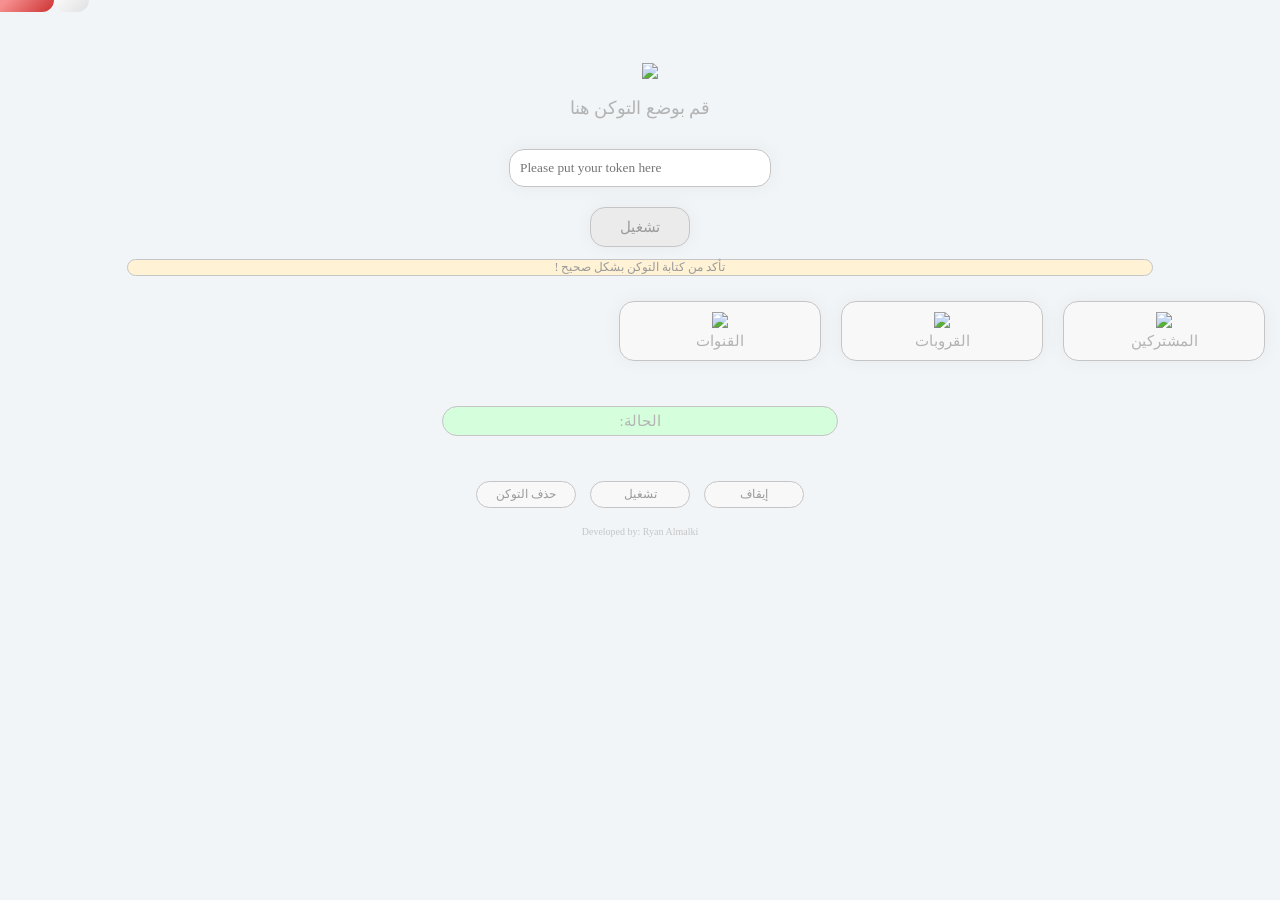
==== index.html @ 1ec3938a "Add files via upload" ====
<!DOCTYPE html>
<html lang="en">

<head>
    <meta charset="UTF-8">
    <meta http-equiv="X-UA-Compatible" content="IE=edge">
    <meta name="viewport" content="width=device-width, initial-scale=1.0">
    <link rel="stylesheet" href="./style.css">
</head>

<body>

    <header id="titlebar" onmousedown='return false;' onselectstart='return false;' onContextMenu="return false;">

        <div id="drag-region">
            <div id="window-controls">

                <div class="button" id="min-button">
                    <img class="icon" srcset="./icon/minimize.png" draggable="false" />
                </div>

                <div class="button" id="close-button">
                    <img class="icon" srcset="./icon/close.png" draggable="false" />
                </div>

            </div>
        </div>

    </header>

    <div class="token" id="token">
        <img src="./icon/pin-code.png" id="icon_token" onmousedown='return false;' onselectstart='return false;'
            onContextMenu="return false;">
        <p id="titel_token">قم بوضع التوكن هنا</p>
        <input type="text" id="input_token" placeholder="Please put your token here">
        <button id="but_token">تشغيل</button>
        <p id="error">تأكد من كتابة التوكن بشكل صحيح !</p>
    </div>


    <div class="bot_start" id="bot_start">
        <ul class="bot_start_ul" onmousedown='return false;' onselectstart='return false;'
            onContextMenu="return false;">
            <li>
                <img src="./icon/member-card.png" class="bot_icon">
                <p class="bot_title">المشتركين</p>
                <p class="number_json" id="number_private"></p>
            </li>
            <li>
                <img src="./icon/group.png" class="bot_icon">
                <p class="bot_title">القروبات</p>
                <p class="number_json" id="number_supergroup"></p>
            </li>
            <li>
                <img src="./icon/tv-screen.png" class="bot_icon">
                <p class="bot_title">القنوات</p>
                <p class="number_json" id="number_channel"></p>
            </li>
        </ul>

        <p id="Status">الحالة: <span id="span_Status"></span></p>

        <div class="bot_but">
            <button id="off">إيقاف</button>
            <button id="on">تشغيل</button>
            <button id="delete">حذف التوكن</button>
        </div>

        <p id="Developed">Developed by: Ryan Almalki</p>
    </div>

</body>

</html>
---- style.css ----
@font-face {
    font-family: "Vazirmatn-Bold";
    src        : url(font/Vazirmatn-Bold.ttf) format("truetype");
}

@font-face {
    font-family: "Vazirmatn-ExtraLight";
    src        : url(font/Vazirmatn-ExtraLight.ttf) format("truetype");
}

@font-face {
    font-family: "Vazirmatn-Medium";
    src        : url(font/Vazirmatn-Medium.ttf) format("truetype");
}

@font-face {
    font-family: "Vazirmatn-Regular";
    src        : url(font/Vazirmatn-Regular.ttf) format("truetype");
}

html,
body {
    background-color   : #f1f5f8;
    margin             : 0px 0px 0px 0px;
    direction          : rtl;
    user-select        : none;
    -khtml-user-select : none;
    -o-user-select     : none;
    -moz-user-select   : none;
    -webkit-user-select: none;
}

#titlebar {
    max-width         : 100%;
    height            : 23px;
    -webkit-app-region: drag;
}

.icon {

    display     : block;
    margin-left : auto;
    margin-right: auto;
    width       : 15px;
    padding     : 4px;
}

#window-controls {
    display     : flex;
    float       : left;
    word-spacing: 5px;
}

#min-button {
    background-image          : linear-gradient(135deg, #f7f7f7 10%, #e0e0e0 100%);
    width                     : 35px;
    -webkit-app-region        : no-drag;
    transition                : 0.5s ease-in-out;
    border-bottom-right-radius: 18px;
    border-bottom-left-radius : 18px;
}

#min-button:hover {
    transition      : 0.5s ease-in-out;
    background-image: linear-gradient(135deg, #c5c5c5 10%, #e8ecee 100%);
}

#close-button {
    background-image          : linear-gradient(135deg, #f79090 10%, #cc3232 100%);
    width                     : 50px;
    -webkit-app-region        : no-drag;
    transition                : 0.5s ease-in-out;
    border-bottom-right-radius: 15px;
    padding                   : 2px;
}

#close-button:hover {
    transition      : 0.5s ease-in-out;
    background-image: linear-gradient(135deg, #ee7a7a 10%, #be2828 100%);
}

.token {

    display     : block;
    margin-left : auto;
    margin-right: auto;
    margin-top  : 40px;
}

#icon_token {

    display     : block;
    margin-left : auto;
    margin-right: auto;
    width       : 35px;
}


#titel_token {
    text-align : center;
    color      : #b3b3b3;
    font-family: 'Vazirmatn-Medium';
    font-size  : 18px;
}

#input_token {

    display      : block;
    width        : 240px;
    margin-left  : auto;
    margin-right : auto;
    margin-top   : 30px;
    padding      : 10px;
    direction    : ltr;
    font-family  : 'Vazirmatn-ExtraLight';
    border-radius: 15px;
    border       : 0.5px;
    border-style : solid;
    border-color : #c5c5c5;
    box-shadow   : 0px 0px 20px 0px rgba(0, 0, 0, 0.048);

}

#but_token {

    display         : block;
    width           : 100px;
    margin-left     : auto;
    margin-right    : auto;
    margin-top      : 20px;
    padding         : 10px;
    direction       : ltr;
    font-family     : 'Vazirmatn-ExtraLight';
    font-size       : 15px;
    border-radius   : 15px;
    border          : 0.5px;
    border-style    : solid;
    border-color    : #c5c5c5;
    background-color: #ebebeb;
    box-shadow      : 0px 0px 20px 0px rgba(0, 0, 0, 0.048);
    color           : #9b9b9b;
    transition      : 0.5s ease-in-out;

}

#but_token:hover {

    width           : 120px;
    padding         : 14px;
    background-color: #e0e0e0;
    transition      : 0.5s ease-in-out;

}

#error {

    margin-left     : auto;
    margin-right    : auto;
    font-family     : 'Vazirmatn-ExtraLight';
    width           : 80%;
    font-size       : 12px;
    border-radius   : 15px;
    border          : 0.5px;
    border-style    : solid;
    border-color    : #c5c5c5;
    background-color: #fff2d5;
    text-align      : center;
    color           : #9b9b9b;

}

/* Safari */
@-webkit-keyframes spin {
    0% {
        -webkit-transform: rotate(0deg);
    }

    100% {
        -webkit-transform: rotate(360deg);
    }
}

@keyframes spin {
    0% {
        transform: rotate(0deg);
    }

    100% {
        transform: rotate(360deg);
    }
}

.bot_icon {

    margin-left : auto;
    margin-right: auto;
    width       : 20px;
}

.bot_start {
    margin-top: 20px;
}

.bot_start_ul {

    display     : flex;
    max-width   : 100%;
    margin-left : auto;
    margin-right: auto;
    padding     : 5px;
    list-style  : none;
    font-family : 'Vazirmatn-Medium';
}

.bot_start_ul li {

    text-align      : center;
    margin-left     : 10px;
    margin-right    : 10px;
    width           : 180px;
    font-size       : 15px;
    padding         : 10px;
    border-radius   : 15px;
    border          : 0.5px;
    border-style    : solid;
    border-color    : #c5c5c5;
    background-color: #f8f8f8;
    box-shadow      : 0px 0px 20px 0px rgba(0, 0, 0, 0.048);
    transition      : 0.5s ease-in-out;
}

.bot_start_ul li:hover {

    background-color: #ebebeb;
    transition      : 0.5s ease-in-out;
}

.bot_title {
    color        : #b3b3b3;
    margin-bottom: 0;
    margin-top   : 0;
    font-family  : 'Vazirmatn-Regular';

}

.number_json {
    color        : #cecece;
    margin-bottom: 0;
    margin-top   : 0;
    font-family  : 'Vazirmatn-ExtraLight';
    font-size    : 13px;
}

#Status {

    margin-left     : auto;
    margin-right    : auto;
    margin-top      : 40px;
    font-family     : 'Vazirmatn-Medium';
    width           : 30%;
    font-size       : 15px;
    border-radius   : 15px;
    border          : 0.5px;
    border-style    : solid;
    border-color    : #c5c5c5;
    background-color: #d5ffdc;
    text-align      : center;
    color           : #b3b3b3;
    padding         : 5px;

}

#span_Status {

    font-family: 'Vazirmatn-ExtraLight';
    color      : #48d81d;

}

.bot_but {

    margin-left : auto;
    margin-right: auto;
    display     : block;
    text-align  : center;

}

.bot_but button {

    font-family     : 'Vazirmatn-ExtraLight';
    width           : 100px;
    font-size       : 12px;
    border-radius   : 15px;
    border          : 0.5px;
    border-style    : solid;
    border-color    : #c5c5c5;
    padding         : 5px;
    margin-left     : 5px;
    margin-right    : 5px;
    margin-top      : 30px;
    background-color: #f8f8f8;
    color           : #9b9b9b;

}

.bot_but button:hover {

    background-color: #ebebeb;
    transition      : 0.5s ease-in-out;
}

#Developed {

    font-family: 'Vazirmatn-ExtraLight';
    font-size  : 10px;
    text-align : center;
    margin-top : 18px;
    color      : #c5c5c5;

}
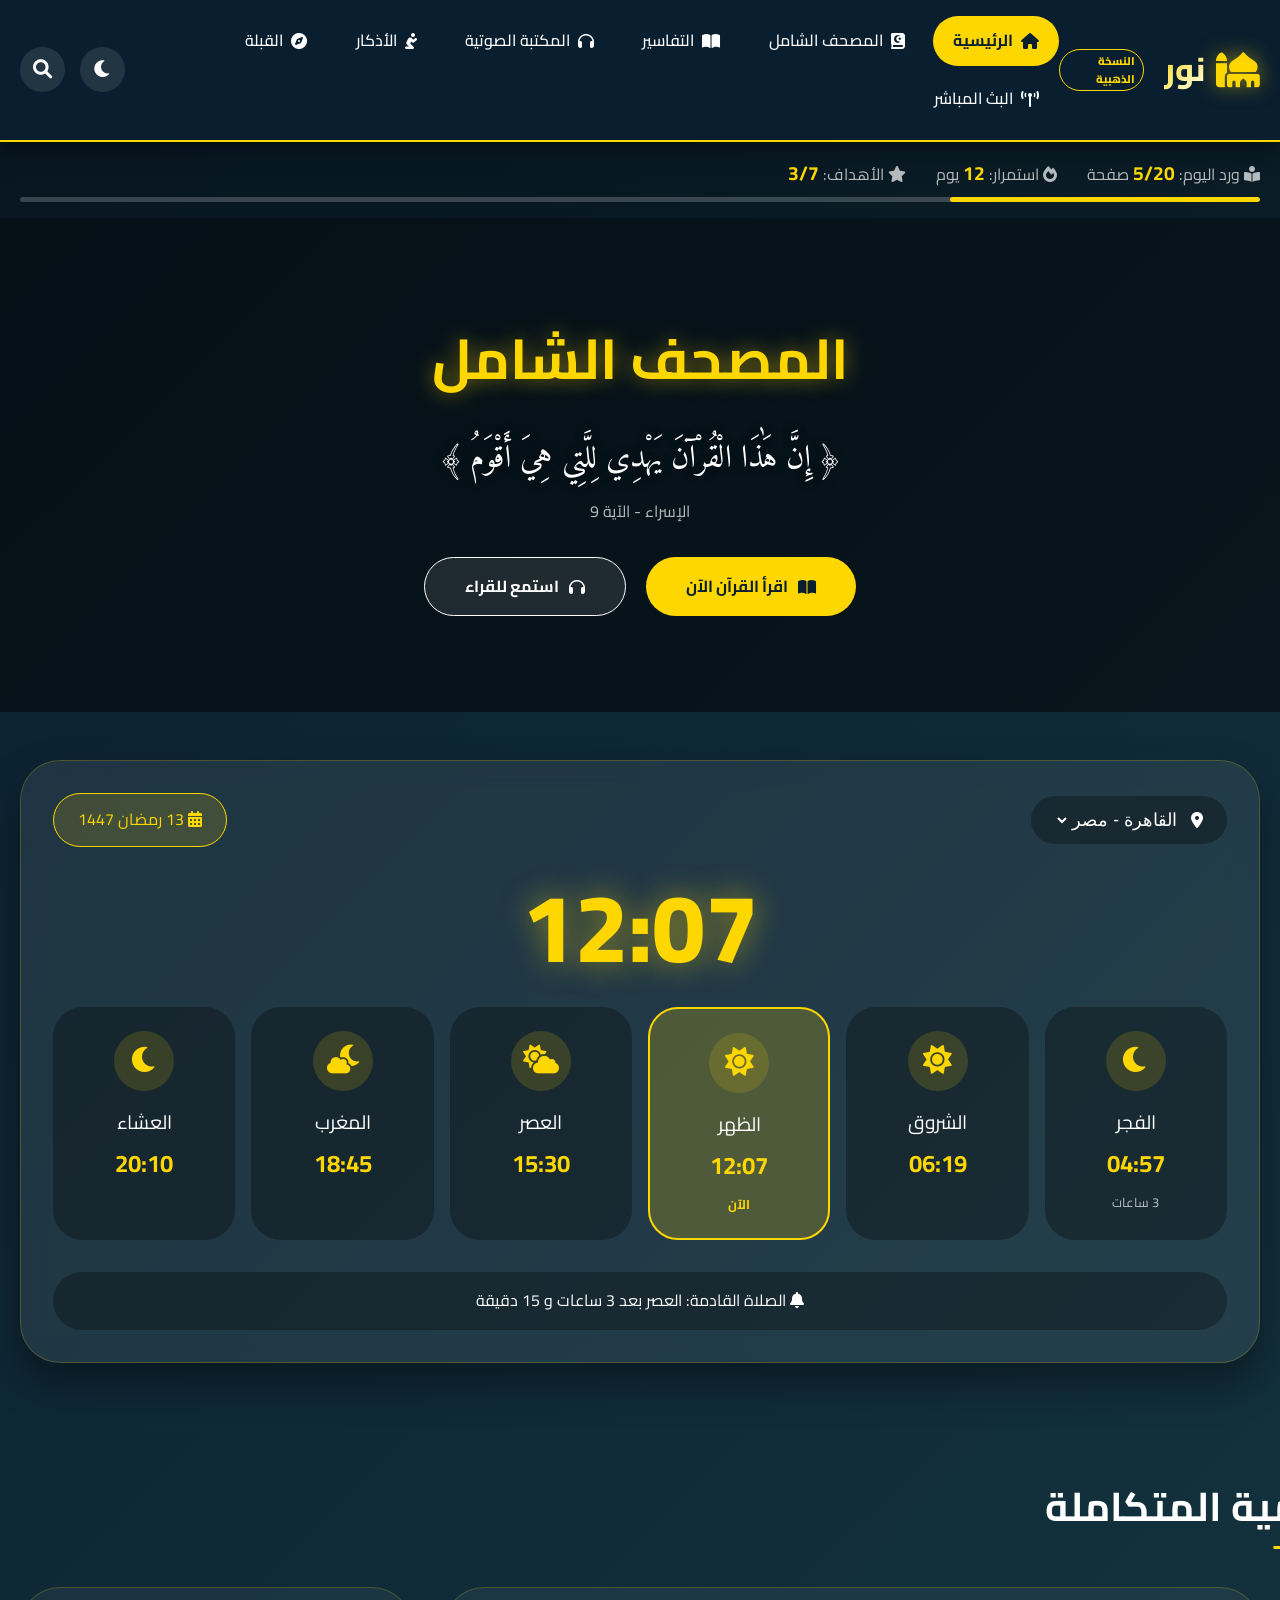
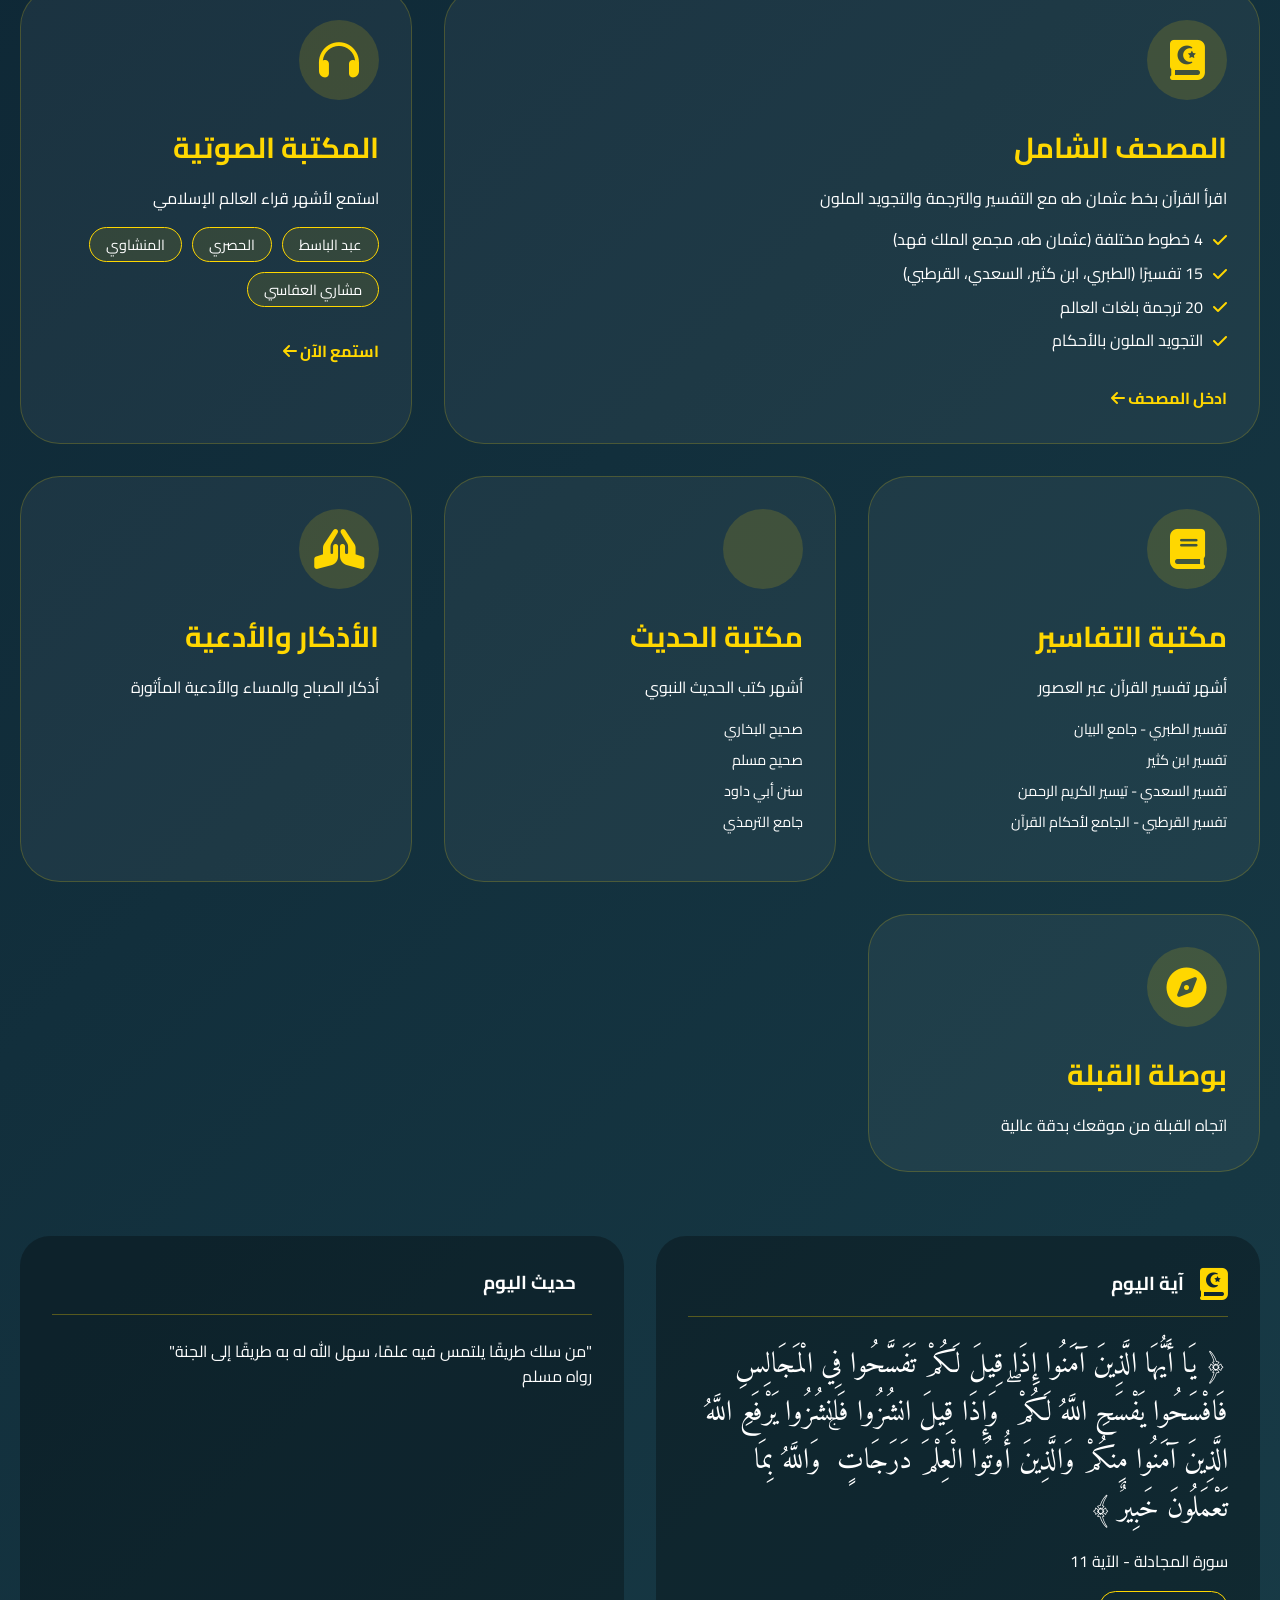
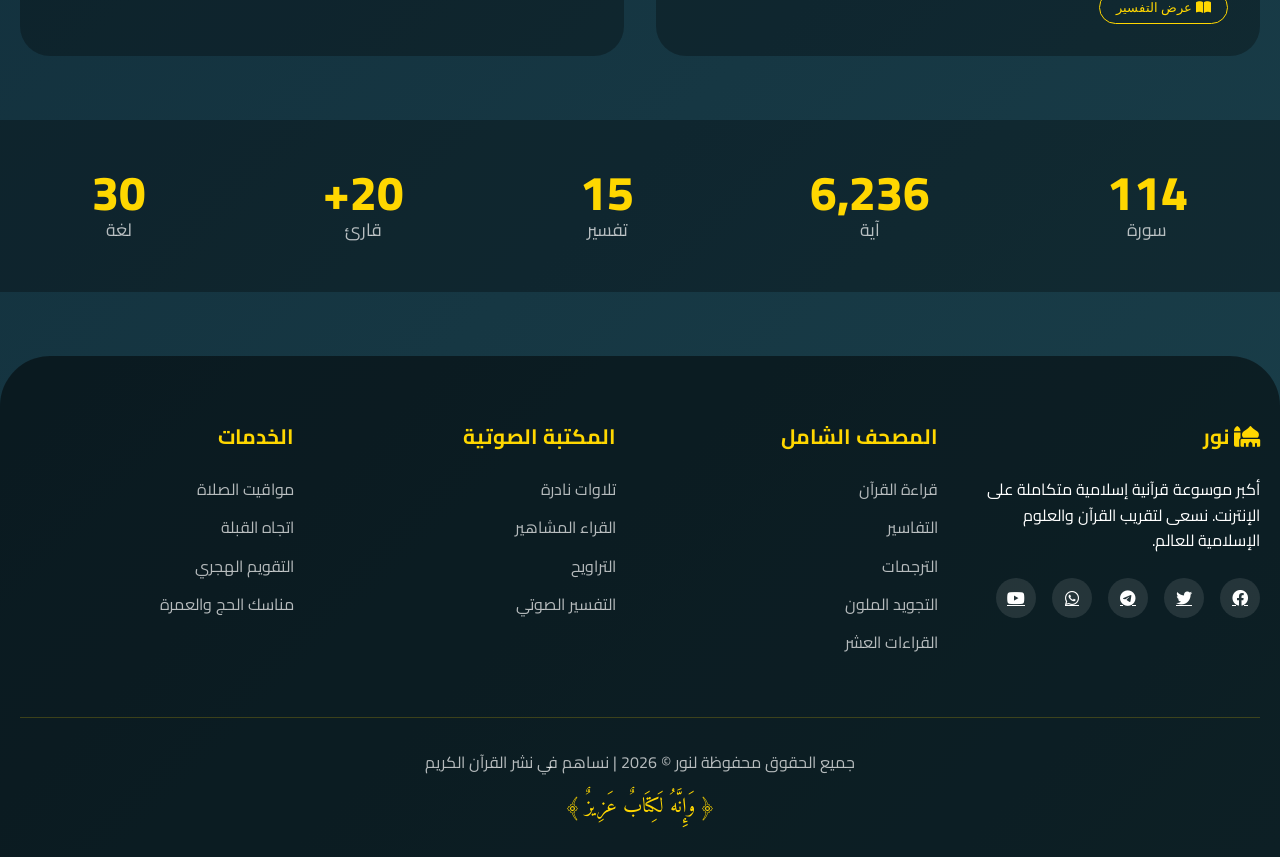
==== commit 6c0b3b72: "Add files via upload" ====
--- a/index.html
+++ b/index.html
@@ -1,74 +1,337 @@
 <!DOCTYPE html>
-<html lang="en">
-
+<html lang="ar" dir="rtl">
 <head>
     <meta charset="UTF-8">
-    <meta http-equiv="X-UA-Compatible" content="IE=edge">
     <meta name="viewport" content="width=device-width, initial-scale=1.0">
-    <link rel="stylesheet" href="./style.css">
+    <title>نور | الموسوعة القرآنية العملاقة</title>
+    <link rel="stylesheet" href="style.css">
+    <link rel="manifest" href="manifest.json">
+    <link rel="stylesheet" href="https://cdnjs.cloudflare.com/ajax/libs/font-awesome/6.0.0-beta3/css/all.min.css">
+    <link href="https://fonts.googleapis.com/css2?family=Cairo:wght@300;400;500;600;700;800&family=Amiri:wght@400;700&family=Scheherazade+New:wght@400;700&display=swap" rel="stylesheet">
 </head>
-
 <body>
-
-    <header id="titlebar" onmousedown='return false;' onselectstart='return false;' onContextMenu="return false;">
-
-        <div id="drag-region">
-            <div id="window-controls">
-
-                <div class="button" id="min-button">
-                    <img class="icon" srcset="./icon/minimize.png" draggable="false" />
-                </div>
-
-                <div class="button" id="close-button">
-                    <img class="icon" srcset="./icon/close.png" draggable="false" />
-                </div>
-
-            </div>
-        </div>
-
-    </header>
-
-    <div class="token" id="token">
-        <img src="./icon/pin-code.png" id="icon_token" onmousedown='return false;' onselectstart='return false;'
-            onContextMenu="return false;">
-        <p id="titel_token">قم بوضع التوكن هنا</p>
-        <input type="text" id="input_token" placeholder="Please put your token here">
-        <button id="but_token">تشغيل</button>
-        <p id="error">تأكد من كتابة التوكن بشكل صحيح !</p>
+    <!-- شريط التنقل العملاق -->
+    <nav class="super-nav">
+        <div class="nav-container">
+            <div class="logo">
+                <i class="fas fa-mosque"></i>
+                <span>نور</span>
+                <span class="logo-badge">النسخة الذهبية</span>
+            </div>
+            
+            <div class="nav-links" id="navLinks">
+                <a href="index.html" class="active"><i class="fas fa-home"></i> الرئيسية</a>
+                <a href="quran.html"><i class="fas fa-quran"></i> المصحف الشامل</a>
+                <a href="#tafsir"><i class="fas fa-book-open"></i> التفاسير</a>
+                <a href="#audio"><i class="fas fa-headphones"></i> المكتبة الصوتية</a>
+                <a href="#azkar"><i class="fas fa-pray"></i> الأذكار</a>
+                <a href="#qibla"><i class="fas fa-compass"></i> القبلة</a>
+                <a href="#radio"><i class="fas fa-broadcast-tower"></i> البث المباشر</a>
+            </div>
+            
+            <div class="nav-controls">
+                <button class="theme-toggle" onclick="toggleTheme()"><i class="fas fa-moon"></i></button>
+                <button class="search-toggle" onclick="toggleSearch()"><i class="fas fa-search"></i></button>
+                <div class="mobile-menu" onclick="toggleMenu()">
+                    <i class="fas fa-bars"></i>
+                </div>
+            </div>
+        </div>
+        
+        <!-- شريط البحث المتقدم -->
+        <div class="super-search" id="superSearch">
+            <input type="text" placeholder="ابحث في القرآن الكريم، التفاسير، الأحاديث..." id="globalSearch">
+            <button><i class="fas fa-search"></i> بحث</button>
+            <div class="search-filters">
+                <label><input type="checkbox" checked> القرآن</label>
+                <label><input type="checkbox" checked> التفسير</label>
+                <label><input type="checkbox" checked> الحديث</label>
+                <label><input type="checkbox"> الأذكار</label>
+            </div>
+        </div>
+    </nav>
+
+    <!-- شريط التقدم الروحي -->
+    <div class="spiritual-progress">
+        <div class="progress-container">
+            <div class="progress-stats">
+                <span><i class="fas fa-book-reader"></i> ورد اليوم: <strong>5/20</strong> صفحة</span>
+                <span><i class="fas fa-fire"></i> استمرار: <strong>12</strong> يوم</span>
+                <span><i class="fas fa-star"></i> الأهداف: <strong>3/7</strong></span>
+            </div>
+            <div class="progress-bar">
+                <div class="progress-fill" style="width: 25%;"></div>
+            </div>
+        </div>
     </div>
 
-
-    <div class="bot_start" id="bot_start">
-        <ul class="bot_start_ul" onmousedown='return false;' onselectstart='return false;'
-            onContextMenu="return false;">
-            <li>
-                <img src="./icon/member-card.png" class="bot_icon">
-                <p class="bot_title">المشتركين</p>
-                <p class="number_json" id="number_private"></p>
-            </li>
-            <li>
-                <img src="./icon/group.png" class="bot_icon">
-                <p class="bot_title">القروبات</p>
-                <p class="number_json" id="number_supergroup"></p>
-            </li>
-            <li>
-                <img src="./icon/tv-screen.png" class="bot_icon">
-                <p class="bot_title">القنوات</p>
-                <p class="number_json" id="number_channel"></p>
-            </li>
-        </ul>
-
-        <p id="Status">الحالة: <span id="span_Status"></span></p>
-
-        <div class="bot_but">
-            <button id="off">إيقاف</button>
-            <button id="on">تشغيل</button>
-            <button id="delete">حذف التوكن</button>
-        </div>
-
-        <p id="Developed">Developed by: Ryan Almalki</p>
-    </div>
-
+    <!-- الهيرو الرئيسي -->
+    <section class="hero-section">
+        <div class="hero-content">
+            <h1>المصحف الشامل</h1>
+            <p class="hero-ayat">﴿ إِنَّ هَٰذَا الْقُرْآنَ يَهْدِي لِلَّتِي هِيَ أَقْوَمُ ﴾</p>
+            <p class="hero-surah">الإسراء - الآية 9</p>
+            <div class="hero-buttons">
+                <a href="quran.html" class="hero-btn primary"><i class="fas fa-book-open"></i> اقرأ القرآن الآن</a>
+                <a href="#audio" class="hero-btn secondary"><i class="fas fa-headphones"></i> استمع للقراء</a>
+            </div>
+        </div>
+    </section>
+
+    <!-- بطاقات المواقيت والعبادات -->
+    <section class="prayer-dashboard">
+        <div class="container">
+            <div class="prayer-main-card">
+                <div class="prayer-header">
+                    <div class="location-info">
+                        <i class="fas fa-map-marker-alt"></i>
+                        <select id="citySelect" class="city-select">
+                            <option value="cairo">القاهرة - مصر</option>
+                            <option value="makkah">مكة المكرمة</option>
+                            <option value="madinah">المدينة المنورة</option>
+                            <option value="riyadh">الرياض</option>
+                            <option value="dubai">دبي</option>
+                            <option value="amman">عمان</option>
+                            <option value="casablanca">الدار البيضاء</option>
+                        </select>
+                    </div>
+                    <div class="hijri-date" id="hijriDate">
+                        <i class="fas fa-calendar-alt"></i> 13 رمضان 1447
+                    </div>
+                </div>
+
+                <div class="time-display">
+                    <div class="current-time" id="currentTime">12:07</div>
+                    <div class="current-date" id="currentDate"></div>
+                </div>
+
+                <div class="prayer-times-grid">
+                    <div class="prayer-time-card">
+                        <div class="prayer-icon"><i class="fas fa-moon"></i></div>
+                        <div class="prayer-name">الفجر</div>
+                        <div class="prayer-time-value">04:57</div>
+                        <div class="prayer-remaining">3 ساعات</div>
+                    </div>
+                    <div class="prayer-time-card">
+                        <div class="prayer-icon"><i class="fas fa-sun"></i></div>
+                        <div class="prayer-name">الشروق</div>
+                        <div class="prayer-time-value">06:19</div>
+                    </div>
+                    <div class="prayer-time-card highlight">
+                        <div class="prayer-icon"><i class="fas fa-sun"></i></div>
+                        <div class="prayer-name">الظهر</div>
+                        <div class="prayer-time-value">12:07</div>
+                        <div class="prayer-current">الآن</div>
+                    </div>
+                    <div class="prayer-time-card">
+                        <div class="prayer-icon"><i class="fas fa-cloud-sun"></i></div>
+                        <div class="prayer-name">العصر</div>
+                        <div class="prayer-time-value">15:30</div>
+                    </div>
+                    <div class="prayer-time-card">
+                        <div class="prayer-icon"><i class="fas fa-cloud-moon"></i></div>
+                        <div class="prayer-name">المغرب</div>
+                        <div class="prayer-time-value">18:45</div>
+                    </div>
+                    <div class="prayer-time-card">
+                        <div class="prayer-icon"><i class="fas fa-moon"></i></div>
+                        <div class="prayer-name">العشاء</div>
+                        <div class="prayer-time-value">20:10</div>
+                    </div>
+                </div>
+
+                <div class="next-prayer">
+                    <i class="fas fa-bell"></i>
+                    <span>الصلاة القادمة: العصر بعد 3 ساعات و 15 دقيقة</span>
+                </div>
+            </div>
+        </div>
+    </section>
+
+    <!-- أقسام الموسوعة -->
+    <section class="encyclopedia-sections">
+        <div class="container">
+            <h2 class="section-title">الموسوعة الإسلامية المتكاملة</h2>
+            
+            <div class="sections-grid">
+                <div class="section-card large">
+                    <div class="section-icon"><i class="fas fa-quran"></i></div>
+                    <h3>المصحف الشامل</h3>
+                    <p>اقرأ القرآن بخط عثمان طه مع التفسير والترجمة والتجويد الملون</p>
+                    <ul class="feature-list">
+                        <li><i class="fas fa-check"></i> 4 خطوط مختلفة (عثمان طه، مجمع الملك فهد)</li>
+                        <li><i class="fas fa-check"></i> 15 تفسيرًا (الطبري، ابن كثير، السعدي، القرطبي)</li>
+                        <li><i class="fas fa-check"></i> 20 ترجمة بلغات العالم</li>
+                        <li><i class="fas fa-check"></i> التجويد الملون بالأحكام</li>
+                    </ul>
+                    <a href="quran.html" class="section-link">ادخل المصحف <i class="fas fa-arrow-left"></i></a>
+                </div>
+
+                <div class="section-card">
+                    <div class="section-icon"><i class="fas fa-headphones"></i></div>
+                    <h3>المكتبة الصوتية</h3>
+                    <p>استمع لأشهر قراء العالم الإسلامي</p>
+                    <div class="reciters-preview">
+                        <span>عبد الباسط</span>
+                        <span>الحصري</span>
+                        <span>المنشاوي</span>
+                        <span>مشاري العفاسي</span>
+                    </div>
+                    <a href="#audio" class="section-link">استمع الآن <i class="fas fa-arrow-left"></i></a>
+                </div>
+
+                <div class="section-card">
+                    <div class="section-icon"><i class="fas fa-book"></i></div>
+                    <h3>مكتبة التفاسير</h3>
+                    <p>أشهر تفسير القرآن عبر العصور</p>
+                    <ul class="feature-list small">
+                        <li>تفسير الطبري - جامع البيان</li>
+                        <li>تفسير ابن كثير</li>
+                        <li>تفسير السعدي - تيسير الكريم الرحمن</li>
+                        <li>تفسير القرطبي - الجامع لأحكام القرآن</li>
+                    </ul>
+                </div>
+
+                <div class="section-card">
+                    <div class="section-icon"><i class="fas fa-hadith"></i></div>
+                    <h3>مكتبة الحديث</h3>
+                    <p>أشهر كتب الحديث النبوي</p>
+                    <ul class="feature-list small">
+                        <li>صحيح البخاري</li>
+                        <li>صحيح مسلم</li>
+                        <li>سنن أبي داود</li>
+                        <li>جامع الترمذي</li>
+                    </ul>
+                </div>
+
+                <div class="section-card">
+                    <div class="section-icon"><i class="fas fa-praying-hands"></i></div>
+                    <h3>الأذكار والأدعية</h3>
+                    <p>أذكار الصباح والمساء والأدعية المأثورة</p>
+                </div>
+
+                <div class="section-card">
+                    <div class="section-icon"><i class="fas fa-compass"></i></div>
+                    <h3>بوصلة القبلة</h3>
+                    <p>اتجاه القبلة من موقعك بدقة عالية</p>
+                </div>
+            </div>
+        </div>
+    </section>
+
+    <!-- آية اليوم وحديث اليوم -->
+    <section class="daily-content">
+        <div class="container">
+            <div class="daily-grid">
+                <div class="daily-card ayat-card">
+                    <div class="daily-header">
+                        <i class="fas fa-quran"></i>
+                        <h3>آية اليوم</h3>
+                    </div>
+                    <div class="ayat-content">
+                        <p class="ayat-arabic">﴿ يَا أَيُّهَا الَّذِينَ آمَنُوا إِذَا قِيلَ لَكُمْ تَفَسَّحُوا فِي الْمَجَالِسِ فَافْسَحُوا يَفْسَحِ اللَّهُ لَكُمْ ۖ وَإِذَا قِيلَ انشُزُوا فَانشُزُوا يَرْفَعِ اللَّهُ الَّذِينَ آمَنُوا مِنكُمْ وَالَّذِينَ أُوتُوا الْعِلْمَ دَرَجَاتٍ ۚ وَاللَّهُ بِمَا تَعْمَلُونَ خَبِيرٌ ﴾</p>
+                        <p class="ayat-reference">سورة المجادلة - الآية 11</p>
+                        <button class="tafsir-quick" onclick="showQuickTafsir(58,11)"><i class="fas fa-book-open"></i> عرض التفسير</button>
+                    </div>
+                </div>
+
+                <div class="daily-card hadith-card">
+                    <div class="daily-header">
+                        <i class="fas fa-hadith"></i>
+                        <h3>حديث اليوم</h3>
+                    </div>
+                    <div class="hadith-content">
+                        <p class="hadith-text">"من سلك طريقًا يلتمس فيه علمًا، سهل الله له به طريقًا إلى الجنة"</p>
+                        <p class="hadith-reference">رواه مسلم</p>
+                    </div>
+                </div>
+            </div>
+        </div>
+    </section>
+
+    <!-- إحصائيات سريعة -->
+    <section class="quick-stats">
+        <div class="container">
+            <div class="stats-grid">
+                <div class="stat-item">
+                    <div class="stat-number">114</div>
+                    <div class="stat-label">سورة</div>
+                </div>
+                <div class="stat-item">
+                    <div class="stat-number">6,236</div>
+                    <div class="stat-label">آية</div>
+                </div>
+                <div class="stat-item">
+                    <div class="stat-number">15</div>
+                    <div class="stat-label">تفسير</div>
+                </div>
+                <div class="stat-item">
+                    <div class="stat-number">20+</div>
+                    <div class="stat-label">قارئ</div>
+                </div>
+                <div class="stat-item">
+                    <div class="stat-number">30</div>
+                    <div class="stat-label">لغة</div>
+                </div>
+            </div>
+        </div>
+    </section>
+
+    <!-- الفوتر العملاق -->
+    <footer class="super-footer">
+        <div class="container">
+            <div class="footer-grid">
+                <div class="footer-col">
+                    <h4><i class="fas fa-mosque"></i> نور</h4>
+                    <p>أكبر موسوعة قرآنية إسلامية متكاملة على الإنترنت. نسعى لتقريب القرآن والعلوم الإسلامية للعالم.</p>
+                    <div class="social-links">
+                        <a href="#"><i class="fab fa-facebook"></i></a>
+                        <a href="#"><i class="fab fa-twitter"></i></a>
+                        <a href="#"><i class="fab fa-telegram"></i></a>
+                        <a href="#"><i class="fab fa-whatsapp"></i></a>
+                        <a href="#"><i class="fab fa-youtube"></i></a>
+                    </div>
+                </div>
+
+                <div class="footer-col">
+                    <h4>المصحف الشامل</h4>
+                    <ul>
+                        <li><a href="quran.html">قراءة القرآن</a></li>
+                        <li><a href="#">التفاسير</a></li>
+                        <li><a href="#">الترجمات</a></li>
+                        <li><a href="#">التجويد الملون</a></li>
+                        <li><a href="#">القراءات العشر</a></li>
+                    </ul>
+                </div>
+
+                <div class="footer-col">
+                    <h4>المكتبة الصوتية</h4>
+                    <ul>
+                        <li><a href="#">تلاوات نادرة</a></li>
+                        <li><a href="#">القراء المشاهير</a></li>
+                        <li><a href="#">التراويح</a></li>
+                        <li><a href="#">التفسير الصوتي</a></li>
+                    </ul>
+                </div>
+
+                <div class="footer-col">
+                    <h4>الخدمات</h4>
+                    <ul>
+                        <li><a href="#">مواقيت الصلاة</a></li>
+                        <li><a href="#">اتجاه القبلة</a></li>
+                        <li><a href="#">التقويم الهجري</a></li>
+                        <li><a href="#">مناسك الحج والعمرة</a></li>
+                    </ul>
+                </div>
+            </div>
+
+            <div class="footer-bottom">
+                <p>جميع الحقوق محفوظة لنور © 2026 | نساهم في نشر القرآن الكريم</p>
+                <div class="quran-quote">﴿ وَإِنَّهُ لَكِتَابٌ عَزِيزٌ ﴾</div>
+            </div>
+        </div>
+    </footer>
+
+    <script src="script.js"></script>
 </body>
-
 </html>
--- a/style.css
+++ b/style.css
@@ -1,321 +1,1140 @@
-@font-face {
-    font-family: "Vazirmatn-Bold";
-    src        : url(font/Vazirmatn-Bold.ttf) format("truetype");
-}
-
-@font-face {
-    font-family: "Vazirmatn-ExtraLight";
-    src        : url(font/Vazirmatn-ExtraLight.ttf) format("truetype");
-}
-
-@font-face {
-    font-family: "Vazirmatn-Medium";
-    src        : url(font/Vazirmatn-Medium.ttf) format("truetype");
-}
-
-@font-face {
-    font-family: "Vazirmatn-Regular";
-    src        : url(font/Vazirmatn-Regular.ttf) format("truetype");
-}
-
-html,
+/* ========== المتغيرات العامة ========== */
+:root {
+    --primary-gold: #FFD700;
+    --primary-gold-dark: #CFB53B;
+    --primary-gold-light: #FFF0B5;
+    --bg-dark: #0a1f2e;
+    --bg-medium: #1a3f4a;
+    --bg-light: #234d5e;
+    --text-light: #ffffff;
+    --text-dim: rgba(255, 255, 255, 0.7);
+    --glass-bg: rgba(255, 255, 255, 0.08);
+    --glass-border: rgba(255, 215, 0, 0.2);
+    --shadow: 0 20px 40px rgba(0, 0, 0, 0.4);
+    --transition: all 0.3s ease;
+    --font-quran: 'Amiri', 'Scheherazade New', 'Uthmanic Hafs', serif;
+}
+
+* {
+    margin: 0;
+    padding: 0;
+    box-sizing: border-box;
+}
+
 body {
-    background-color   : #f1f5f8;
-    margin             : 0px 0px 0px 0px;
-    direction          : rtl;
-    user-select        : none;
-    -khtml-user-select : none;
-    -o-user-select     : none;
-    -moz-user-select   : none;
-    -webkit-user-select: none;
-}
-
-#titlebar {
-    max-width         : 100%;
-    height            : 23px;
-    -webkit-app-region: drag;
-}
-
-.icon {
-
-    display     : block;
-    margin-left : auto;
-    margin-right: auto;
-    width       : 15px;
-    padding     : 4px;
-}
-
-#window-controls {
-    display     : flex;
-    float       : left;
-    word-spacing: 5px;
-}
-
-#min-button {
-    background-image          : linear-gradient(135deg, #f7f7f7 10%, #e0e0e0 100%);
-    width                     : 35px;
-    -webkit-app-region        : no-drag;
-    transition                : 0.5s ease-in-out;
-    border-bottom-right-radius: 18px;
-    border-bottom-left-radius : 18px;
-}
-
-#min-button:hover {
-    transition      : 0.5s ease-in-out;
-    background-image: linear-gradient(135deg, #c5c5c5 10%, #e8ecee 100%);
-}
-
-#close-button {
-    background-image          : linear-gradient(135deg, #f79090 10%, #cc3232 100%);
-    width                     : 50px;
-    -webkit-app-region        : no-drag;
-    transition                : 0.5s ease-in-out;
-    border-bottom-right-radius: 15px;
-    padding                   : 2px;
-}
-
-#close-button:hover {
-    transition      : 0.5s ease-in-out;
-    background-image: linear-gradient(135deg, #ee7a7a 10%, #be2828 100%);
-}
-
-.token {
-
-    display     : block;
-    margin-left : auto;
-    margin-right: auto;
-    margin-top  : 40px;
-}
-
-#icon_token {
-
-    display     : block;
-    margin-left : auto;
-    margin-right: auto;
-    width       : 35px;
-}
-
-
-#titel_token {
-    text-align : center;
-    color      : #b3b3b3;
-    font-family: 'Vazirmatn-Medium';
-    font-size  : 18px;
-}
-
-#input_token {
-
-    display      : block;
-    width        : 240px;
-    margin-left  : auto;
-    margin-right : auto;
-    margin-top   : 30px;
-    padding      : 10px;
-    direction    : ltr;
-    font-family  : 'Vazirmatn-ExtraLight';
-    border-radius: 15px;
-    border       : 0.5px;
-    border-style : solid;
-    border-color : #c5c5c5;
-    box-shadow   : 0px 0px 20px 0px rgba(0, 0, 0, 0.048);
-
-}
-
-#but_token {
-
-    display         : block;
-    width           : 100px;
-    margin-left     : auto;
-    margin-right    : auto;
-    margin-top      : 20px;
-    padding         : 10px;
-    direction       : ltr;
-    font-family     : 'Vazirmatn-ExtraLight';
-    font-size       : 15px;
-    border-radius   : 15px;
-    border          : 0.5px;
-    border-style    : solid;
-    border-color    : #c5c5c5;
-    background-color: #ebebeb;
-    box-shadow      : 0px 0px 20px 0px rgba(0, 0, 0, 0.048);
-    color           : #9b9b9b;
-    transition      : 0.5s ease-in-out;
-
-}
-
-#but_token:hover {
-
-    width           : 120px;
-    padding         : 14px;
-    background-color: #e0e0e0;
-    transition      : 0.5s ease-in-out;
-
-}
-
-#error {
-
-    margin-left     : auto;
-    margin-right    : auto;
-    font-family     : 'Vazirmatn-ExtraLight';
-    width           : 80%;
-    font-size       : 12px;
-    border-radius   : 15px;
-    border          : 0.5px;
-    border-style    : solid;
-    border-color    : #c5c5c5;
-    background-color: #fff2d5;
-    text-align      : center;
-    color           : #9b9b9b;
-
-}
-
-/* Safari */
-@-webkit-keyframes spin {
-    0% {
-        -webkit-transform: rotate(0deg);
+    font-family: 'Cairo', sans-serif;
+    background: linear-gradient(135deg, var(--bg-dark) 0%, var(--bg-medium) 100%);
+    color: var(--text-light);
+    min-height: 100vh;
+    line-height: 1.6;
+}
+
+.container {
+    max-width: 1400px;
+    margin: 0 auto;
+    padding: 0 20px;
+}
+
+/* ========== شريط التنقل العملاق ========== */
+.super-nav {
+    background: rgba(10, 31, 46, 0.98);
+    backdrop-filter: blur(10px);
+    border-bottom: 2px solid var(--primary-gold);
+    position: sticky;
+    top: 0;
+    z-index: 1000;
+    box-shadow: 0 5px 20px rgba(0, 0, 0, 0.5);
+}
+
+.nav-container {
+    max-width: 1400px;
+    margin: 0 auto;
+    padding: 1rem 20px;
+    display: flex;
+    justify-content: space-between;
+    align-items: center;
+}
+
+.logo {
+    display: flex;
+    align-items: center;
+    gap: 10px;
+    position: relative;
+}
+
+.logo i {
+    color: var(--primary-gold);
+    font-size: 2.2rem;
+    filter: drop-shadow(0 0 10px rgba(255, 215, 0, 0.5));
+}
+
+.logo span {
+    font-size: 2rem;
+    font-weight: 800;
+    background: linear-gradient(135deg, var(--primary-gold), #fff);
+    -webkit-background-clip: text;
+    -webkit-text-fill-color: transparent;
+    background-clip: text;
+}
+
+.logo-badge {
+    font-size: 0.7rem !important;
+    background: rgba(255, 215, 0, 0.2);
+    padding: 2px 8px;
+    border-radius: 30px;
+    border: 1px solid var(--primary-gold);
+    -webkit-text-fill-color: var(--primary-gold) !important;
+    background: transparent !important;
+    margin-right: 10px;
+}
+
+.nav-links {
+    display: flex;
+    gap: 0.5rem;
+    flex-wrap: wrap;
+}
+
+.nav-links a {
+    color: var(--text-light);
+    text-decoration: none;
+    padding: 0.7rem 1.2rem;
+    border-radius: 40px;
+    font-weight: 500;
+    transition: var(--transition);
+    display: flex;
+    align-items: center;
+    gap: 8px;
+    border: 1px solid transparent;
+}
+
+.nav-links a:hover {
+    background: rgba(255, 215, 0, 0.1);
+    border-color: var(--primary-gold);
+    transform: translateY(-2px);
+}
+
+.nav-links a.active {
+    background: var(--primary-gold);
+    color: var(--bg-dark);
+    font-weight: 700;
+}
+
+.nav-controls {
+    display: flex;
+    align-items: center;
+    gap: 15px;
+}
+
+.theme-toggle, .search-toggle {
+    background: rgba(255, 255, 255, 0.1);
+    border: none;
+    color: var(--text-light);
+    width: 45px;
+    height: 45px;
+    border-radius: 50%;
+    cursor: pointer;
+    font-size: 1.2rem;
+    transition: var(--transition);
+}
+
+.theme-toggle:hover, .search-toggle:hover {
+    background: var(--primary-gold);
+    color: var(--bg-dark);
+    transform: rotate(180deg);
+}
+
+.mobile-menu {
+    display: none;
+    font-size: 1.8rem;
+    cursor: pointer;
+    color: var(--primary-gold);
+}
+
+/* شريط البحث المتقدم */
+.super-search {
+    background: var(--bg-light);
+    padding: 1rem;
+    display: none;
+    border-top: 1px solid rgba(255, 215, 0, 0.3);
+}
+
+.super-search.show {
+    display: block;
+}
+
+.super-search input {
+    width: 80%;
+    padding: 1rem;
+    border: 2px solid transparent;
+    border-radius: 50px;
+    background: rgba(255, 255, 255, 0.1);
+    color: white;
+    font-size: 1.1rem;
+}
+
+.super-search input:focus {
+    border-color: var(--primary-gold);
+    outline: none;
+}
+
+.super-search button {
+    padding: 1rem 2rem;
+    background: var(--primary-gold);
+    border: none;
+    border-radius: 50px;
+    color: var(--bg-dark);
+    font-weight: 700;
+    cursor: pointer;
+    margin-right: 10px;
+}
+
+.search-filters {
+    margin-top: 1rem;
+    display: flex;
+    gap: 20px;
+    flex-wrap: wrap;
+}
+
+.search-filters label {
+    color: var(--text-dim);
+    cursor: pointer;
+}
+
+/* ========== شريط التقدم الروحي ========== */
+.spiritual-progress {
+    background: rgba(0, 0, 0, 0.3);
+    padding: 1rem 0;
+}
+
+.progress-container {
+    max-width: 1400px;
+    margin: 0 auto;
+    padding: 0 20px;
+}
+
+.progress-stats {
+    display: flex;
+    gap: 30px;
+    margin-bottom: 0.5rem;
+    color: var(--text-dim);
+}
+
+.progress-stats strong {
+    color: var(--primary-gold);
+    font-size: 1.2rem;
+}
+
+.progress-bar {
+    height: 10px;
+    background: rgba(255, 255, 255, 0.1);
+    border-radius: 10px;
+    overflow: hidden;
+}
+
+.progress-fill {
+    height: 100%;
+    background: linear-gradient(90deg, var(--primary-gold), #ffaa00);
+    border-radius: 10px;
+    transition: width 0.5s ease;
+}
+
+/* ========== الهيرو ========== */
+.hero-section {
+    background: linear-gradient(rgba(0,0,0,0.5), rgba(0,0,0,0.5)), url('assets/mosque-bg.jpg');
+    background-size: cover;
+    background-position: center;
+    padding: 6rem 0;
+    text-align: center;
+    margin-bottom: 3rem;
+}
+
+.hero-content h1 {
+    font-size: 3.5rem;
+    color: var(--primary-gold);
+    margin-bottom: 2rem;
+    text-shadow: 0 0 20px rgba(255,215,0,0.5);
+}
+
+.hero-ayat {
+    font-size: 2rem;
+    font-family: var(--font-quran);
+    line-height: 3rem;
+    margin-bottom: 1rem;
+    color: white;
+    text-shadow: 0 0 10px rgba(0,0,0,0.5);
+}
+
+.hero-surah {
+    color: var(--text-dim);
+    margin-bottom: 2rem;
+}
+
+.hero-buttons {
+    display: flex;
+    gap: 20px;
+    justify-content: center;
+}
+
+.hero-btn {
+    padding: 1rem 2.5rem;
+    border-radius: 50px;
+    text-decoration: none;
+    font-weight: 700;
+    transition: var(--transition);
+    display: inline-flex;
+    align-items: center;
+    gap: 10px;
+}
+
+.hero-btn.primary {
+    background: var(--primary-gold);
+    color: var(--bg-dark);
+}
+
+.hero-btn.secondary {
+    background: rgba(255,255,255,0.1);
+    color: white;
+    border: 1px solid white;
+}
+
+.hero-btn:hover {
+    transform: scale(1.05);
+    box-shadow: 0 10px 30px rgba(255,215,0,0.3);
+}
+
+/* ========== مواقيت الصلاة ========== */
+.prayer-dashboard {
+    margin-bottom: 4rem;
+}
+
+.prayer-main-card {
+    background: var(--glass-bg);
+    backdrop-filter: blur(12px);
+    border: 1px solid var(--glass-border);
+    border-radius: 40px;
+    padding: 2rem;
+    box-shadow: var(--shadow);
+}
+
+.prayer-header {
+    display: flex;
+    justify-content: space-between;
+    align-items: center;
+    margin-bottom: 2rem;
+    flex-wrap: wrap;
+    gap: 1rem;
+}
+
+.location-info {
+    display: flex;
+    align-items: center;
+    gap: 10px;
+    background: rgba(0,0,0,0.3);
+    padding: 0.8rem 1.5rem;
+    border-radius: 50px;
+}
+
+.city-select {
+    background: transparent;
+    border: none;
+    color: white;
+    font-size: 1.1rem;
+    font-weight: 500;
+    cursor: pointer;
+}
+
+.city-select option {
+    background: var(--bg-dark);
+}
+
+.hijri-date {
+    background: rgba(255,215,0,0.15);
+    padding: 0.8rem 1.5rem;
+    border-radius: 50px;
+    border: 1px solid var(--primary-gold);
+    color: var(--primary-gold);
+}
+
+.time-display {
+    text-align: center;
+    margin: 2rem 0;
+}
+
+.current-time {
+    font-size: 6rem;
+    font-weight: 800;
+    color: var(--primary-gold);
+    text-shadow: 0 0 30px rgba(255,215,0,0.5);
+    line-height: 1;
+}
+
+.current-date {
+    font-size: 1.3rem;
+    color: var(--text-dim);
+}
+
+.prayer-times-grid {
+    display: grid;
+    grid-template-columns: repeat(auto-fit, minmax(150px, 1fr));
+    gap: 1rem;
+    margin: 2rem 0;
+}
+
+.prayer-time-card {
+    background: rgba(0,0,0,0.3);
+    border-radius: 30px;
+    padding: 1.5rem;
+    text-align: center;
+    position: relative;
+    transition: var(--transition);
+}
+
+.prayer-time-card:hover {
+    transform: translateY(-5px);
+    background: rgba(255,215,0,0.1);
+}
+
+.prayer-time-card.highlight {
+    background: rgba(255,215,0,0.2);
+    border: 2px solid var(--primary-gold);
+}
+
+.prayer-icon {
+    width: 60px;
+    height: 60px;
+    background: rgba(255,215,0,0.15);
+    border-radius: 50%;
+    display: flex;
+    align-items: center;
+    justify-content: center;
+    margin: 0 auto 1rem;
+    font-size: 1.8rem;
+    color: var(--primary-gold);
+}
+
+.prayer-name {
+    font-size: 1.2rem;
+    margin-bottom: 0.5rem;
+}
+
+.prayer-time-value {
+    font-size: 1.5rem;
+    font-weight: 700;
+    color: var(--primary-gold);
+}
+
+.prayer-remaining, .prayer-current {
+    font-size: 0.8rem;
+    margin-top: 0.5rem;
+    color: var(--text-dim);
+}
+
+.prayer-current {
+    color: var(--primary-gold);
+    font-weight: 700;
+}
+
+.next-prayer {
+    background: rgba(0,0,0,0.3);
+    padding: 1rem;
+    border-radius: 50px;
+    text-align: center;
+    margin-top: 1rem;
+}
+
+/* ========== أقسام الموسوعة ========== */
+.section-title {
+    font-size: 2.5rem;
+    text-align: center;
+    margin: 3rem 0;
+    position: relative;
+    display: inline-block;
+    left: 50%;
+    transform: translateX(-50%);
+}
+
+.section-title::after {
+    content: '';
+    position: absolute;
+    bottom: -10px;
+    left: 50%;
+    transform: translateX(-50%);
+    width: 100px;
+    height: 3px;
+    background: var(--primary-gold);
+}
+
+.sections-grid {
+    display: grid;
+    grid-template-columns: repeat(auto-fit, minmax(350px, 1fr));
+    gap: 2rem;
+}
+
+.section-card {
+    background: rgba(255,255,255,0.05);
+    border: 1px solid var(--glass-border);
+    border-radius: 40px;
+    padding: 2rem;
+    transition: var(--transition);
+}
+
+.section-card:hover {
+    transform: translateY(-10px);
+    box-shadow: 0 20px 40px rgba(255,215,0,0.2);
+    border-color: var(--primary-gold);
+}
+
+.section-card.large {
+    grid-column: span 2;
+}
+
+.section-icon {
+    width: 80px;
+    height: 80px;
+    background: rgba(255,215,0,0.15);
+    border-radius: 50%;
+    display: flex;
+    align-items: center;
+    justify-content: center;
+    margin-bottom: 1.5rem;
+    font-size: 2.5rem;
+    color: var(--primary-gold);
+}
+
+.section-card h3 {
+    font-size: 1.8rem;
+    margin-bottom: 1rem;
+    color: var(--primary-gold);
+}
+
+.feature-list {
+    list-style: none;
+    margin: 1rem 0;
+}
+
+.feature-list li {
+    margin-bottom: 0.5rem;
+    display: flex;
+    align-items: center;
+    gap: 10px;
+}
+
+.feature-list li i {
+    color: var(--primary-gold);
+}
+
+.feature-list.small li {
+    font-size: 0.9rem;
+}
+
+.reciters-preview {
+    display: flex;
+    flex-wrap: wrap;
+    gap: 10px;
+    margin: 1rem 0;
+}
+
+.reciters-preview span {
+    background: rgba(255,215,0,0.1);
+    padding: 0.3rem 1rem;
+    border-radius: 30px;
+    border: 1px solid var(--primary-gold);
+    font-size: 0.9rem;
+}
+
+.section-link {
+    display: inline-block;
+    margin-top: 1rem;
+    color: var(--primary-gold);
+    text-decoration: none;
+    font-weight: 700;
+    transition: var(--transition);
+}
+
+.section-link:hover {
+    transform: translateX(-5px);
+}
+
+/* ========== المحتوى اليومي ========== */
+.daily-content {
+    margin: 4rem 0;
+}
+
+.daily-grid {
+    display: grid;
+    grid-template-columns: repeat(auto-fit, minmax(450px, 1fr));
+    gap: 2rem;
+}
+
+.daily-card {
+    background: rgba(0,0,0,0.3);
+    border-radius: 30px;
+    padding: 2rem;
+}
+
+.daily-header {
+    display: flex;
+    align-items: center;
+    gap: 1rem;
+    margin-bottom: 1.5rem;
+    border-bottom: 1px solid rgba(255,215,0,0.3);
+    padding-bottom: 1rem;
+}
+
+.daily-header i {
+    font-size: 2rem;
+    color: var(--primary-gold);
+}
+
+.ayat-arabic {
+    font-family: var(--font-quran);
+    font-size: 1.8rem;
+    line-height: 3rem;
+    margin-bottom: 1rem;
+}
+
+.tafsir-quick {
+    background: transparent;
+    border: 1px solid var(--primary-gold);
+    color: var(--primary-gold);
+    padding: 0.5rem 1rem;
+    border-radius: 30px;
+    cursor: pointer;
+    margin-top: 1rem;
+}
+
+/* ========== الإحصائيات ========== */
+.quick-stats {
+    background: rgba(0,0,0,0.3);
+    padding: 3rem 0;
+    margin: 3rem 0;
+}
+
+.stats-grid {
+    display: flex;
+    justify-content: space-around;
+    flex-wrap: wrap;
+    gap: 2rem;
+}
+
+.stat-item {
+    text-align: center;
+}
+
+.stat-number {
+    font-size: 3rem;
+    font-weight: 800;
+    color: var(--primary-gold);
+    line-height: 1;
+}
+
+.stat-label {
+    color: var(--text-dim);
+    font-size: 1.1rem;
+}
+
+/* ========== صفحة المصحف الشامل ========== */
+.quran-control-bar {
+    background: var(--bg-medium);
+    padding: 1.5rem 0;
+    border-bottom: 1px solid var(--glass-border);
+    position: sticky;
+    top: 80px;
+    z-index: 900;
+}
+
+.control-grid {
+    display: grid;
+    grid-template-columns: repeat(auto-fit, minmax(200px, 1fr));
+    gap: 1rem;
+    margin-bottom: 1rem;
+}
+
+.control-group {
+    display: flex;
+    flex-direction: column;
+    gap: 5px;
+}
+
+.control-group label {
+    color: var(--primary-gold);
+    font-weight: 600;
+}
+
+.quran-select {
+    background: rgba(0,0,0,0.5);
+    border: 1px solid var(--glass-border);
+    color: white;
+    padding: 0.7rem;
+    border-radius: 30px;
+    font-size: 1rem;
+    cursor: pointer;
+}
+
+.control-buttons {
+    display: flex;
+    flex-wrap: wrap;
+    gap: 10px;
+    justify-content: center;
+}
+
+.control-btn {
+    background: rgba(0,0,0,0.5);
+    border: 1px solid var(--glass-border);
+    color: white;
+    padding: 0.7rem 1.5rem;
+    border-radius: 40px;
+    cursor: pointer;
+    display: flex;
+    align-items: center;
+    gap: 8px;
+    transition: var(--transition);
+}
+
+.control-btn:hover {
+    background: var(--primary-gold);
+    color: var(--bg-dark);
+}
+
+/* المصحف */
+.quran-mushaf-container {
+    margin: 2rem 0;
+}
+
+.mushaf-layout {
+    display: grid;
+    grid-template-columns: 200px 1fr 300px;
+    gap: 1.5rem;
+}
+
+/* الشريط الجانبي للسور */
+.sidebar-surahs {
+    background: rgba(0,0,0,0.3);
+    border-radius: 30px;
+    padding: 1rem;
+    height: 600px;
+    overflow-y: auto;
+}
+
+.sidebar-surahs h4 {
+    color: var(--primary-gold);
+    margin-bottom: 1rem;
+    text-align: center;
+}
+
+.surah-list {
+    display: flex;
+    flex-direction: column;
+    gap: 5px;
+}
+
+.surah-list-item {
+    padding: 0.7rem;
+    border-radius: 20px;
+    cursor: pointer;
+    transition: var(--transition);
+    display: flex;
+    justify-content: space-between;
+}
+
+.surah-list-item:hover {
+    background: rgba(255,215,0,0.1);
+}
+
+.surah-list-item.active {
+    background: rgba(255,215,0,0.2);
+    border-right: 3px solid var(--primary-gold);
+}
+
+/* منطقة عرض المصحف */
+.quran-display-area {
+    background: rgba(0,0,0,0.2);
+    border-radius: 40px;
+    padding: 2rem;
+}
+
+.surah-header {
+    text-align: center;
+    margin-bottom: 2rem;
+}
+
+.surah-header h2 {
+    font-size: 2.5rem;
+    color: var(--primary-gold);
+}
+
+.bismillah {
+    font-family: var(--font-quran);
+    font-size: 2rem;
+    text-align: center;
+    margin: 2rem 0;
+    color: var(--primary-gold);
+}
+
+.verses-container {
+    font-family: var(--font-quran);
+    font-size: 2.2rem;
+    line-height: 4rem;
+    text-align: center;
+}
+
+.verse-item {
+    margin: 2rem 0;
+    position: relative;
+    padding: 1rem;
+    border-radius: 20px;
+    transition: var(--transition);
+    display: flex;
+    flex-wrap: wrap;
+    align-items: center;
+    justify-content: center;
+}
+
+.verse-item:hover {
+    background: rgba(255,215,0,0.05);
+}
+
+.verse-number-circle {
+    display: inline-block;
+    width: 40px;
+    height: 40px;
+    background: rgba(255,215,0,0.2);
+    border-radius: 50%;
+    text-align: center;
+    line-height: 40px;
+    font-family: 'Cairo', sans-serif;
+    font-size: 0.9rem;
+    margin-left: 10px;
+    color: var(--primary-gold);
+}
+
+.verse-highlight {
+    background: rgba(255,215,0,0.3) !important;
+}
+
+/* التجويد الملون */
+.tajweed-rule-ikhfa { color: #ff0000; }
+.tajweed-rule-idgham { color: #0000ff; }
+.tajweed-rule-iqlab { color: #008000; }
+.tajweed-rule-ikhfa { color: #800080; }
+.tajweed-rule-qalqalah { color: #ffa500; }
+.tajweed-rule-madd-muttasil { color: #ff69b4; }
+.tajweed-rule-madd-munfasil { color: #00ffff; }
+
+/* الشريط الجانبي للتفسير */
+.sidebar-tafsir {
+    background: rgba(0,0,0,0.3);
+    border-radius: 30px;
+    padding: 1rem;
+    height: 600px;
+    overflow-y: auto;
+    position: relative;
+}
+
+.sidebar-tabs {
+    display: flex;
+    gap: 5px;
+    margin-bottom: 1rem;
+    border-bottom: 1px solid rgba(255,215,0,0.3);
+    padding-bottom: 0.5rem;
+}
+
+.tab-btn {
+    background: transparent;
+    border: none;
+    color: var(--text-dim);
+    padding: 0.5rem 1rem;
+    border-radius: 20px;
+    cursor: pointer;
+    flex: 1;
+}
+
+.tab-btn.active {
+    background: rgba(255,215,0,0.2);
+    color: var(--primary-gold);
+}
+
+.tab-content {
+    display: none;
+}
+
+.tab-content.active {
+    display: block;
+}
+
+.tafsir-select {
+    width: 100%;
+    background: rgba(0,0,0,0.5);
+    border: 1px solid var(--glass-border);
+    color: white;
+    padding: 0.5rem;
+    border-radius: 20px;
+    margin-bottom: 1rem;
+}
+
+.tafsir-text, .translation-text {
+    font-size: 0.9rem;
+    line-height: 1.6;
+    max-height: 400px;
+    overflow-y: auto;
+}
+
+/* مشغل الصوت */
+.audio-player-bar {
+    position: fixed;
+    bottom: 0;
+    left: 0;
+    right: 0;
+    background: var(--bg-dark);
+    border-top: 2px solid var(--primary-gold);
+    padding: 1rem 2rem;
+    display: flex;
+    align-items: center;
+    gap: 2rem;
+    z-index: 1100;
+}
+
+.audio-info {
+    display: flex;
+    align-items: center;
+    gap: 1rem;
+    min-width: 200px;
+}
+
+.reciter-img {
+    width: 50px;
+    height: 50px;
+    border-radius: 50%;
+    object-fit: cover;
+}
+
+.audio-details {
+    display: flex;
+    flex-direction: column;
+}
+
+.surah-playing {
+    font-weight: 700;
+    color: var(--primary-gold);
+}
+
+.reciter-name {
+    font-size: 0.8rem;
+    color: var(--text-dim);
+}
+
+.audio-controls {
+    display: flex;
+    gap: 1rem;
+    align-items: center;
+}
+
+.audio-btn {
+    background: transparent;
+    border: none;
+    color: white;
+    font-size: 1.2rem;
+    cursor: pointer;
+    width: 40px;
+    height: 40px;
+    border-radius: 50%;
+    transition: var(--transition);
+}
+
+.audio-btn:hover {
+    background: rgba(255,215,0,0.2);
+    color: var(--primary-gold);
+}
+
+.audio-btn.play-pause {
+    background: var(--primary-gold);
+    color: var(--bg-dark);
+    width: 50px;
+    height: 50px;
+}
+
+.audio-progress {
+    flex: 1;
+    display: flex;
+    align-items: center;
+    gap: 1rem;
+}
+
+.progress-bar {
+    flex: 1;
+    height: 5px;
+    background: rgba(255,255,255,0.2);
+    border-radius: 5px;
+    cursor: pointer;
+}
+
+.progress-fill {
+    height: 100%;
+    background: var(--primary-gold);
+    border-radius: 5px;
+    width: 0%;
+}
+
+.audio-volume {
+    display: flex;
+    align-items: center;
+    gap: 10px;
+    min-width: 150px;
+}
+
+.audio-volume input {
+    width: 100px;
+}
+
+/* ========== الفوتر العملاق ========== */
+.super-footer {
+    background: rgba(0,0,0,0.5);
+    padding: 4rem 0 2rem;
+    margin-top: 4rem;
+    border-radius: 50px 50px 0 0;
+}
+
+.footer-grid {
+    display: grid;
+    grid-template-columns: repeat(auto-fit, minmax(250px, 1fr));
+    gap: 3rem;
+    margin-bottom: 3rem;
+}
+
+.footer-col h4 {
+    color: var(--primary-gold);
+    margin-bottom: 1.5rem;
+    font-size: 1.3rem;
+}
+
+.footer-col ul {
+    list-style: none;
+}
+
+.footer-col ul li {
+    margin-bottom: 0.8rem;
+}
+
+.footer-col ul li a {
+    color: var(--text-dim);
+    text-decoration: none;
+    transition: var(--transition);
+}
+
+.footer-col ul li a:hover {
+    color: var(--primary-gold);
+    padding-right: 10px;
+}
+
+.social-links {
+    display: flex;
+    gap: 1rem;
+    margin-top: 1.5rem;
+}
+
+.social-links a {
+    color: white;
+    background: rgba(255,255,255,0.1);
+    width: 40px;
+    height: 40px;
+    border-radius: 50%;
+    display: flex;
+    align-items: center;
+    justify-content: center;
+    transition: var(--transition);
+}
+
+.social-links a:hover {
+    background: var(--primary-gold);
+    color: var(--bg-dark);
+    transform: translateY(-5px);
+}
+
+.footer-bottom {
+    text-align: center;
+    padding-top: 2rem;
+    border-top: 1px solid rgba(255,215,0,0.2);
+    color: var(--text-dim);
+}
+
+.quran-quote {
+    font-family: var(--font-quran);
+    color: var(--primary-gold);
+    margin-top: 1rem;
+    font-size: 1.3rem;
+}
+
+/* ========== التصميم المتجاوب ========== */
+@media (max-width: 1200px) {
+    .mushaf-layout {
+        grid-template-columns: 1fr;
     }
-
-    100% {
-        -webkit-transform: rotate(360deg);
+    
+    .sidebar-surahs, .sidebar-tafsir {
+        display: none;
     }
-}
-
-@keyframes spin {
-    0% {
-        transform: rotate(0deg);
+    
+    .sidebar-tafsir.show {
+        display: block;
+        position: fixed;
+        top: 50%;
+        left: 50%;
+        transform: translate(-50%, -50%);
+        width: 90%;
+        max-width: 400px;
+        height: 80vh;
+        z-index: 2000;
     }
-
-    100% {
-        transform: rotate(360deg);
+}
+
+@media (max-width: 768px) {
+    .nav-links {
+        display: none;
+        position: absolute;
+        top: 100%;
+        left: 0;
+        right: 0;
+        background: var(--bg-dark);
+        flex-direction: column;
+        padding: 2rem;
     }
-}
-
-.bot_icon {
-
-    margin-left : auto;
-    margin-right: auto;
-    width       : 20px;
-}
-
-.bot_start {
-    margin-top: 20px;
-}
-
-.bot_start_ul {
-
-    display     : flex;
-    max-width   : 100%;
-    margin-left : auto;
-    margin-right: auto;
-    padding     : 5px;
-    list-style  : none;
-    font-family : 'Vazirmatn-Medium';
-}
-
-.bot_start_ul li {
-
-    text-align      : center;
-    margin-left     : 10px;
-    margin-right    : 10px;
-    width           : 180px;
-    font-size       : 15px;
-    padding         : 10px;
-    border-radius   : 15px;
-    border          : 0.5px;
-    border-style    : solid;
-    border-color    : #c5c5c5;
-    background-color: #f8f8f8;
-    box-shadow      : 0px 0px 20px 0px rgba(0, 0, 0, 0.048);
-    transition      : 0.5s ease-in-out;
-}
-
-.bot_start_ul li:hover {
-
-    background-color: #ebebeb;
-    transition      : 0.5s ease-in-out;
-}
-
-.bot_title {
-    color        : #b3b3b3;
-    margin-bottom: 0;
-    margin-top   : 0;
-    font-family  : 'Vazirmatn-Regular';
-
-}
-
-.number_json {
-    color        : #cecece;
-    margin-bottom: 0;
-    margin-top   : 0;
-    font-family  : 'Vazirmatn-ExtraLight';
-    font-size    : 13px;
-}
-
-#Status {
-
-    margin-left     : auto;
-    margin-right    : auto;
-    margin-top      : 40px;
-    font-family     : 'Vazirmatn-Medium';
-    width           : 30%;
-    font-size       : 15px;
-    border-radius   : 15px;
-    border          : 0.5px;
-    border-style    : solid;
-    border-color    : #c5c5c5;
-    background-color: #d5ffdc;
-    text-align      : center;
-    color           : #b3b3b3;
-    padding         : 5px;
-
-}
-
-#span_Status {
-
-    font-family: 'Vazirmatn-ExtraLight';
-    color      : #48d81d;
-
-}
-
-.bot_but {
-
-    margin-left : auto;
-    margin-right: auto;
-    display     : block;
-    text-align  : center;
-
-}
-
-.bot_but button {
-
-    font-family     : 'Vazirmatn-ExtraLight';
-    width           : 100px;
-    font-size       : 12px;
-    border-radius   : 15px;
-    border          : 0.5px;
-    border-style    : solid;
-    border-color    : #c5c5c5;
-    padding         : 5px;
-    margin-left     : 5px;
-    margin-right    : 5px;
-    margin-top      : 30px;
-    background-color: #f8f8f8;
-    color           : #9b9b9b;
-
-}
-
-.bot_but button:hover {
-
-    background-color: #ebebeb;
-    transition      : 0.5s ease-in-out;
-}
-
-#Developed {
-
-    font-family: 'Vazirmatn-ExtraLight';
-    font-size  : 10px;
-    text-align : center;
-    margin-top : 18px;
-    color      : #c5c5c5;
-
+    
+    .nav-links.show {
+        display: flex;
+    }
+    
+    .mobile-menu {
+        display: block;
+    }
+    
+    .hero-content h1 {
+        font-size: 2.5rem;
+    }
+    
+    .hero-ayat {
+        font-size: 1.5rem;
+    }
+    
+    .current-time {
+        font-size: 4rem;
+    }
+    
+    .control-buttons {
+        flex-wrap: wrap;
+    }
+    
+    .audio-player-bar {
+        flex-wrap: wrap;
+    }
+    
+    .section-card.large {
+        grid-column: span 1;
+    }
+}
+
+/* وضع الظلام (Dark Mode) */
+body.dark-mode {
+    --bg-dark: #000000;
+    --bg-medium: #0a0a0a;
+    --bg-light: #1a1a1a;
 }
